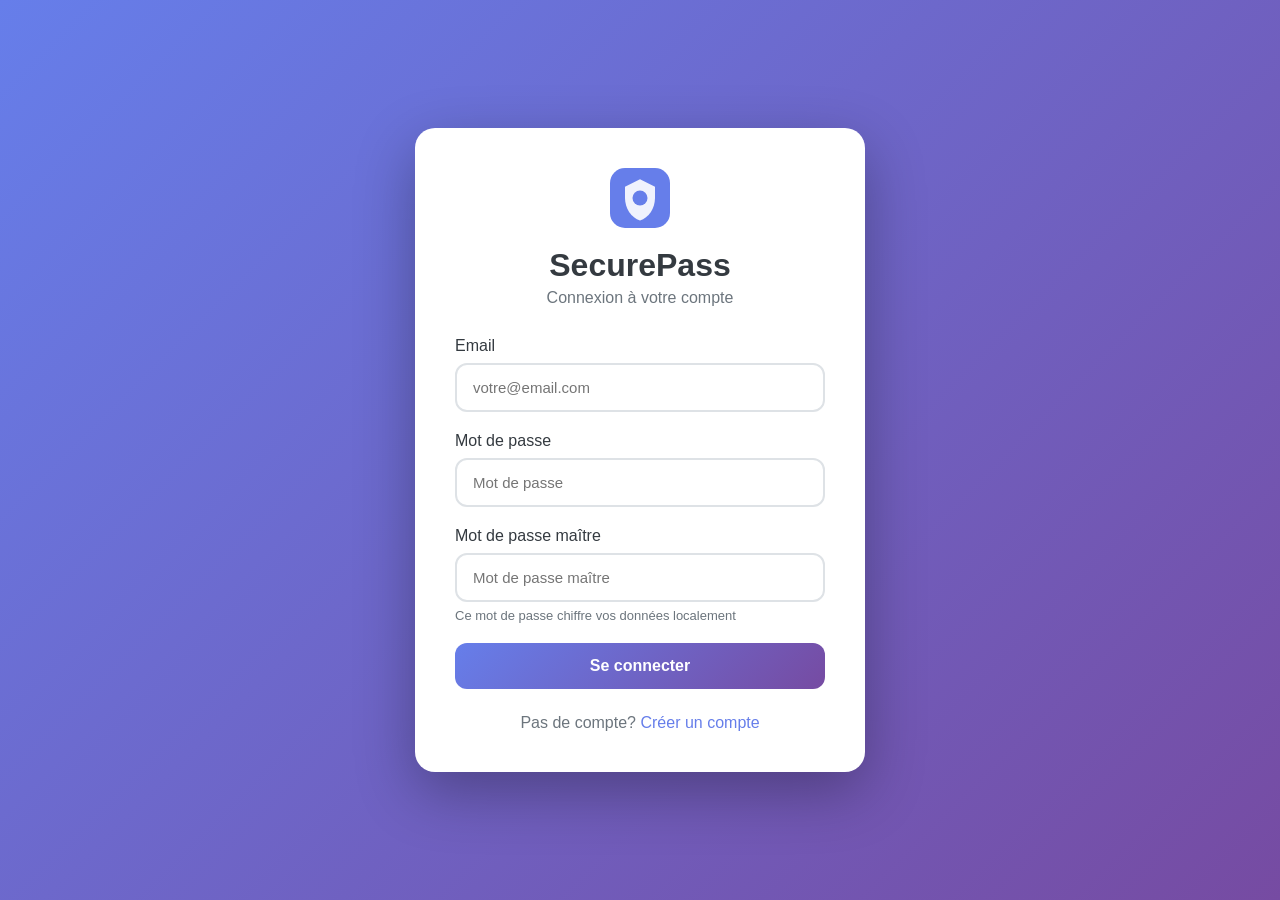
==== index.html @ ad60e66f "secure pass" ====
<!DOCTYPE html>
<html lang="fr">
<head>
    <meta charset="UTF-8">
    <meta name="viewport" content="width=device-width, initial-scale=1.0">
    <title>SecurePass - Connexion</title>
    <link rel="stylesheet" href="styles.css">
</head>
<body>
    <div class="auth-container">
        <div class="auth-card">
            <div class="logo">
                <svg viewBox="0 0 32 32" fill="none">
                    <rect width="32" height="32" rx="8" fill="#667eea"/>
                    <path d="M16 6L8 10v6c0 5.5 3.4 10.6 8 12 4.6-1.4 8-6.5 8-12v-6l-8-4z" fill="white" fill-opacity="0.9"/>
                    <circle cx="16" cy="16" r="4" fill="#667eea"/>
                </svg>
                <h1>SecurePass</h1>
                <p>Connexion à votre compte</p>
            </div>

            <div id="error" class="alert error hidden"></div>

            <form id="loginForm">
                <div class="form-group">
                    <label for="email">Email</label>
                    <input type="email" id="email" required placeholder="votre@email.com">
                </div>
                <div class="form-group">
                    <label for="password">Mot de passe</label>
                    <input type="password" id="password" required placeholder="Mot de passe">
                </div>
                <div class="form-group">
                    <label for="masterPassword">Mot de passe maître</label>
                    <input type="password" id="masterPassword" required placeholder="Mot de passe maître">
                    <small>Ce mot de passe chiffre vos données localement</small>
                </div>
                <button type="submit" class="btn-primary" id="submitBtn">Se connecter</button>
            </form>

            <p class="auth-switch">
                Pas de compte? <a href="signup.html">Créer un compte</a>
            </p>
        </div>
    </div>

    <script src="js/supabase.js"></script>
    <script src="js/crypto.js"></script>
    <script src="js/auth.js"></script>
    <script>
        // Check if already logged in
        if (localStorage.getItem('user_id')) {
            window.location.href = 'dashboard.html';
        }
    </script>
</body>
</html>
---- styles.css ----
/* Reset and Base */
* {
    margin: 0;
    padding: 0;
    box-sizing: border-box;
}

:root {
    --primary: #667eea;
    --primary-dark: #5a6fd6;
    --secondary: #764ba2;
    --danger: #dc3545;
    --success: #28a745;
    --dark: #343a40;
    --light: #f8f9fa;
    --gray: #6c757d;
    --border: #dee2e6;
    --shadow: 0 4px 20px rgba(0, 0, 0, 0.1);
    --radius: 12px;
}

body {
    font-family: -apple-system, BlinkMacSystemFont, 'Segoe UI', Roboto, sans-serif;
    background: linear-gradient(135deg, var(--primary) 0%, var(--secondary) 100%);
    min-height: 100vh;
    color: var(--dark);
}

/* Auth Pages */
.auth-container {
    display: flex;
    align-items: center;
    justify-content: center;
    min-height: 100vh;
    padding: 20px;
}

.auth-card {
    background: white;
    border-radius: 20px;
    box-shadow: 0 20px 60px rgba(0, 0, 0, 0.3);
    padding: 40px;
    max-width: 450px;
    width: 100%;
}

.logo {
    text-align: center;
    margin-bottom: 30px;
}

.logo svg {
    width: 60px;
    height: 60px;
}

.logo h1 {
    margin: 15px 0 5px;
    color: var(--dark);
}

.logo p {
    color: var(--gray);
}

/* Forms */
.form-group {
    margin-bottom: 20px;
}

.form-group label {
    display: block;
    margin-bottom: 8px;
    font-weight: 500;
    color: var(--dark);
}

.form-group input {
    width: 100%;
    padding: 14px 16px;
    border: 2px solid var(--border);
    border-radius: var(--radius);
    font-size: 15px;
    transition: border-color 0.3s, box-shadow 0.3s;
}

.form-group input:focus {
    outline: none;
    border-color: var(--primary);
    box-shadow: 0 0 0 3px rgba(102, 126, 234, 0.1);
}

.form-group small {
    display: block;
    margin-top: 6px;
    color: var(--gray);
    font-size: 13px;
}

/* Buttons */
.btn-primary {
    width: 100%;
    padding: 14px;
    background: linear-gradient(135deg, var(--primary) 0%, var(--secondary) 100%);
    color: white;
    border: none;
    border-radius: var(--radius);
    font-size: 16px;
    font-weight: 600;
    cursor: pointer;
    transition: opacity 0.3s;
}

.btn-primary:hover {
    opacity: 0.9;
}

.btn-primary:disabled {
    opacity: 0.6;
    cursor: not-allowed;
}

.btn-secondary {
    padding: 12px 24px;
    background: var(--light);
    color: var(--dark);
    border: 1px solid var(--border);
    border-radius: var(--radius);
    font-weight: 500;
    cursor: pointer;
    transition: background 0.3s;
}

.btn-secondary:hover {
    background: #e9ecef;
}

/* Links */
.auth-switch {
    text-align: center;
    margin-top: 25px;
    color: var(--gray);
}

.auth-switch a {
    color: var(--primary);
    text-decoration: none;
    font-weight: 500;
}

.auth-switch a:hover {
    text-decoration: underline;
}

/* Alerts */
.alert {
    padding: 12px 16px;
    border-radius: var(--radius);
    margin-bottom: 20px;
    font-size: 14px;
}

.alert.error {
    background: #ffeef0;
    color: var(--danger);
    border: 1px solid #ffc9c9;
}

.alert.success {
    background: #d4edda;
    color: var(--success);
    border: 1px solid #c3e6cb;
}

.hidden {
    display: none !important;
}

/* Navbar */
.navbar {
    display: flex;
    justify-content: space-between;
    align-items: center;
    padding: 15px 30px;
    background: linear-gradient(135deg, var(--primary) 0%, var(--secondary) 100%);
    color: white;
}

.nav-brand {
    display: flex;
    align-items: center;
    gap: 12px;
    font-size: 20px;
    font-weight: 600;
}

.nav-user {
    display: flex;
    align-items: center;
    gap: 15px;
}

.btn-logout {
    background: rgba(255, 255, 255, 0.2);
    border: none;
    padding: 8px 12px;
    border-radius: 8px;
    cursor: pointer;
    color: white;
    transition: background 0.3s;
}

.btn-logout:hover {
    background: rgba(255, 255, 255, 0.3);
}

/* Container */
.container {
    display: flex;
    min-height: calc(100vh - 62px);
}

/* Sidebar */
.sidebar {
    width: 280px;
    background: white;
    border-right: 1px solid var(--border);
    padding: 25px;
    display: flex;
    flex-direction: column;
    gap: 20px;
}

.btn-add {
    display: flex;
    align-items: center;
    justify-content: center;
    gap: 10px;
    padding: 14px;
    background: linear-gradient(135deg, var(--primary) 0%, var(--secondary) 100%);
    color: white;
    border: none;
    border-radius: var(--radius);
    font-size: 15px;
    font-weight: 600;
    cursor: pointer;
    transition: opacity 0.3s;
}

.btn-add:hover {
    opacity: 0.9;
}

.search-box {
    display: flex;
    align-items: center;
    gap: 10px;
    padding: 12px 16px;
    background: var(--light);
    border: 2px solid var(--border);
    border-radius: 25px;
}

.search-box input {
    border: none;
    background: transparent;
    outline: none;
    flex: 1;
    font-size: 14px;
}

.search-box svg {
    color: var(--gray);
}

.stat-card {
    padding: 20px;
    background: linear-gradient(135deg, var(--primary) 0%, var(--secondary) 100%);
    border-radius: var(--radius);
    color: white;
    text-align: center;
}

.stat-card h3 {
    font-size: 32px;
    margin-bottom: 5px;
}

.stat-card small {
    opacity: 0.9;
}

/* Main Content */
.main-content {
    flex: 1;
    padding: 30px;
    background: var(--light);
}

.main-content h2 {
    margin-bottom: 25px;
    color: var(--dark);
}

/* Password Grid */
.passwords-grid {
    display: grid;
    grid-template-columns: repeat(auto-fill, minmax(320px, 1fr));
    gap: 20px;
}

.password-card {
    background: white;
    border-radius: var(--radius);
    padding: 20px;
    box-shadow: var(--shadow);
    transition: transform 0.3s, box-shadow 0.3s;
}

.password-card:hover {
    transform: translateY(-3px);
    box-shadow: 0 8px 30px rgba(0, 0, 0, 0.15);
}

.password-card-header {
    display: flex;
    align-items: center;
    gap: 15px;
    margin-bottom: 15px;
}

.password-icon {
    width: 48px;
    height: 48px;
    border-radius: 12px;
    background: linear-gradient(135deg, var(--primary) 0%, var(--secondary) 100%);
    display: flex;
    align-items: center;
    justify-content: center;
    color: white;
    font-size: 20px;
    font-weight: 600;
}

.password-card-info h4 {
    font-size: 16px;
    margin-bottom: 4px;
}

.password-card-info small {
    color: var(--gray);
}

.password-card-actions {
    display: flex;
    gap: 8px;
    margin-top: 15px;
    padding-top: 15px;
    border-top: 1px solid var(--border);
}

.btn-action {
    flex: 1;
    padding: 10px;
    border: none;
    border-radius: 8px;
    cursor: pointer;
    display: flex;
    align-items: center;
    justify-content: center;
    transition: background 0.3s;
}

.btn-copy {
    background: #e3f2fd;
    color: #1976d2;
}

.btn-copy:hover {
    background: #bbdefb;
}

.btn-edit {
    background: #fff3e0;
    color: #f57c00;
}

.btn-edit:hover {
    background: #ffe0b2;
}

.btn-delete {
    background: #ffebee;
    color: #d32f2f;
}

.btn-delete:hover {
    background: #ffcdd2;
}

/* Empty State */
.empty-state {
    text-align: center;
    padding: 60px 20px;
    color: var(--gray);
}

.empty-state svg {
    margin-bottom: 20px;
}

.empty-state h3 {
    margin-bottom: 10px;
    color: var(--dark);
}

/* Modal */
.modal {
    position: fixed;
    top: 0;
    left: 0;
    width: 100%;
    height: 100%;
    background: rgba(0, 0, 0, 0.5);
    display: flex;
    align-items: center;
    justify-content: center;
    z-index: 1000;
}

.modal-content {
    background: white;
    border-radius: 20px;
    width: 100%;
    max-width: 500px;
    max-height: 90vh;
    overflow-y: auto;
}

.modal-header {
    display: flex;
    justify-content: space-between;
    align-items: center;
    padding: 20px 25px;
    border-bottom: 1px solid var(--border);
}

.modal-header h3 {
    font-size: 20px;
}

.btn-close {
    background: none;
    border: none;
    cursor: pointer;
    color: var(--gray);
    padding: 5px;
}

.btn-close:hover {
    color: var(--dark);
}

#passwordForm {
    padding: 25px;
}

.password-input {
    position: relative;
}

.password-input input {
    padding-right: 50px;
}

.toggle-password {
    position: absolute;
    right: 12px;
    top: 50%;
    transform: translateY(-50%);
    background: none;
    border: none;
    cursor: pointer;
    color: var(--gray);
}

.btn-generate {
    display: flex;
    align-items: center;
    gap: 8px;
    margin-top: 12px;
    padding: 10px 16px;
    background: var(--light);
    border: 1px solid var(--border);
    border-radius: 8px;
    cursor: pointer;
    color: var(--primary);
    font-size: 14px;
    font-weight: 500;
}

.btn-generate:hover {
    background: #e9ecef;
}

.modal-actions {
    display: flex;
    justify-content: flex-end;
    gap: 12px;
    margin-top: 25px;
}

/* Toast */
.toast {
    position: fixed;
    bottom: 30px;
    right: 30px;
    padding: 16px 24px;
    background: var(--dark);
    color: white;
    border-radius: var(--radius);
    box-shadow: 0 10px 30px rgba(0, 0, 0, 0.3);
    z-index: 9999;
    animation: slideIn 0.3s ease;
}

@keyframes slideIn {
    from {
        transform: translateY(100px);
        opacity: 0;
    }
    to {
        transform: translateY(0);
        opacity: 1;
    }
}

/* Responsive */
@media (max-width: 768px) {
    .container {
        flex-direction: column;
    }
    
    .sidebar {
        width: 100%;
        flex-direction: row;
        flex-wrap: wrap;
    }
    
    .btn-add {
        flex: 1;
    }
    
    .search-box {
        flex: 1;
    }
    
    .passwords-grid {
        grid-template-columns: 1fr;
    }
}
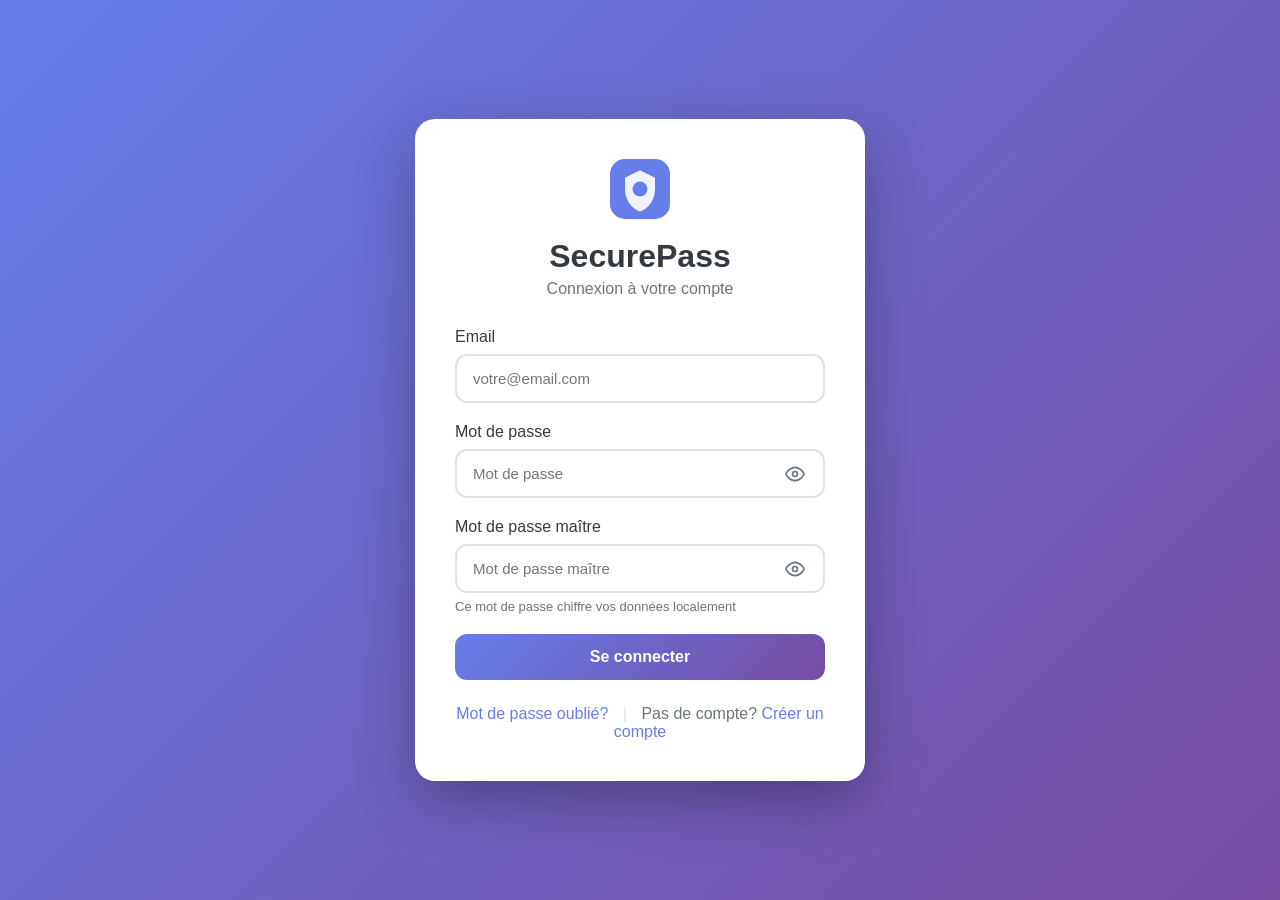
==== commit 14eb31d6: "outime" ====
--- a/index.html
+++ b/index.html
@@ -1,8 +1,11 @@
 <!DOCTYPE html>
 <html lang="fr">
 <head>
-    <meta charset="UTF-8">
-    <meta name="viewport" content="width=device-width, initial-scale=1.0">
+<meta charset="UTF-8">
+    <meta name="viewport" content="width=device-width, initial-scale=1.0, maximum-scale=1.0, user-scalable=no">
+    <meta name="theme-color" content="#667eea">
+    <meta name="apple-mobile-web-app-capable" content="yes">
+    <meta name="apple-mobile-web-app-status-bar-style" content="black-translucent">
     <title>SecurePass - Connexion</title>
     <link rel="stylesheet" href="styles.css">
 </head>
@@ -20,6 +23,7 @@
             </div>
 
             <div id="error" class="alert error hidden"></div>
+            <div id="successMessage" class="alert success hidden"></div>
 
             <form id="loginForm">
                 <div class="form-group">
@@ -28,17 +32,49 @@
                 </div>
                 <div class="form-group">
                     <label for="password">Mot de passe</label>
-                    <input type="password" id="password" required placeholder="Mot de passe">
+                    <div class="password-input">
+                        <input type="password" id="password" required placeholder="Mot de passe">
+                        <button type="button" class="toggle-password" onclick="togglePasswordVisibility('password')">
+                            <svg class="eye-icon" width="20" height="20" viewBox="0 0 24 24" fill="none" stroke="currentColor" stroke-width="2">
+                                <path d="M1 12s4-8 11-8 11 8 11 8-4 8-11 8-11-8-11-8z"/>
+                                <circle cx="12" cy="12" r="3"/>
+                            </svg>
+                        </button>
+                    </div>
                 </div>
                 <div class="form-group">
                     <label for="masterPassword">Mot de passe maître</label>
-                    <input type="password" id="masterPassword" required placeholder="Mot de passe maître">
+                    <div class="password-input">
+                        <input type="password" id="masterPassword" required placeholder="Mot de passe maître">
+                        <button type="button" class="toggle-password" onclick="togglePasswordVisibility('masterPassword')">
+                            <svg class="eye-icon" width="20" height="20" viewBox="0 0 24 24" fill="none" stroke="currentColor" stroke-width="2">
+                                <path d="M1 12s4-8 11-8 11 8 11 8-4 8-11 8-11-8-11-8z"/>
+                                <circle cx="12" cy="12" r="3"/>
+                            </svg>
+                        </button>
+                    </div>
                     <small>Ce mot de passe chiffre vos données localement</small>
                 </div>
                 <button type="submit" class="btn-primary" id="submitBtn">Se connecter</button>
             </form>
 
+            <div id="forgotPasswordSection" class="hidden">
+                <p class="text-center mb-3">Entrez votre email pour recevoir un lien de réinitialisation</p>
+                <form id="forgotPasswordForm">
+                    <div class="form-group">
+                        <label for="resetEmail">Email</label>
+                        <input type="email" id="resetEmail" required placeholder="votre@email.com">
+                    </div>
+                    <div id="resetError" class="alert error hidden"></div>
+                    <div id="resetSuccess" class="alert success hidden"></div>
+                    <button type="submit" class="btn-primary" id="resetSubmitBtn">Envoyer le lien</button>
+                    <button type="button" class="btn-link" onclick="showLoginForm()">Retour à la connexion</button>
+                </form>
+            </div>
+
             <p class="auth-switch">
+                <a href="#" onclick="showForgotPassword()">Mot de passe oublié?</a>
+                <span class="divider">|</span>
                 Pas de compte? <a href="signup.html">Créer un compte</a>
             </p>
         </div>
@@ -48,10 +84,33 @@
     <script src="js/crypto.js"></script>
     <script src="js/auth.js"></script>
     <script>
+        // Check if URL has password reset token - redirect to reset-password.html
+        const hashParams = new URLSearchParams(window.location.hash.substring(1));
+        const type = hashParams.get('type');
+        const accessToken = hashParams.get('access_token');
+        
+        if (type === 'recovery' && accessToken) {
+            console.log('Password reset token detected, redirecting...');
+            window.location.href = 'reset-password.html' + window.location.hash;
+            // Stop execution
+            throw new Error('Redirecting to password reset page');
+        }
+        
         // Check if already logged in
         if (localStorage.getItem('user_id')) {
             window.location.href = 'dashboard.html';
         }
+        
+        // Check for password reset success message
+        const urlParams = new URLSearchParams(window.location.search);
+        if (urlParams.get('message') === 'password_updated') {
+            const successDiv = document.getElementById('successMessage');
+            successDiv.textContent = '✓ Mot de passe mis à jour! Veuillez vous connecter avec votre nouveau mot de passe.';
+            successDiv.classList.remove('hidden');
+            
+            // Clean URL
+            window.history.replaceState({}, document.title, window.location.pathname);
+        }
     </script>
 </body>
 </html>
--- a/styles.css
+++ b/styles.css
@@ -3,6 +3,17 @@
     margin: 0;
     padding: 0;
     box-sizing: border-box;
+    -webkit-tap-highlight-color: transparent;
+}
+
+html {
+    touch-action: manipulation;
+}
+
+body {
+    -webkit-text-size-adjust: 100%;
+    -webkit-font-smoothing: antialiased;
+    -moz-osx-font-smoothing: grayscale;
 }
 
 :root {
@@ -152,6 +163,41 @@
     text-decoration: underline;
 }
 
+.auth-switch .divider {
+    color: var(--border);
+    margin: 0 10px;
+}
+
+.text-center {
+    text-align: center;
+}
+
+.text-muted {
+    color: var(--gray);
+    font-size: 14px;
+}
+
+.mb-3 {
+    margin-bottom: 15px;
+}
+
+/* Link button (forgot password back) */
+.btn-link {
+    background: none;
+    border: none;
+    color: var(--primary);
+    cursor: pointer;
+    text-decoration: none;
+    padding: 10px;
+    display: block;
+    width: 100%;
+    text-align: center;
+}
+
+.btn-link:hover {
+    text-decoration: underline;
+}
+
 /* Alerts */
 .alert {
     padding: 12px 16px;
@@ -558,4 +604,255 @@
     .passwords-grid {
         grid-template-columns: 1fr;
     }
+}
+
+/* Mobile & Android Optimizations */
+@media (max-width: 480px) {
+    /* Auth pages */
+    .auth-card {
+        padding: 25px 20px;
+        margin: 15px;
+        border-radius: 16px;
+    }
+    
+    .logo svg {
+        width: 50px;
+        height: 50px;
+    }
+    
+    .logo h1 {
+        font-size: 24px;
+    }
+    
+    .form-group input {
+        padding: 14px 12px;
+        font-size: 16px; /* Prevents zoom on iOS */
+    }
+    
+    .btn-primary {
+        padding: 16px;
+        font-size: 16px;
+    }
+    
+    /* Navbar */
+    .navbar {
+        padding: 12px 15px;
+    }
+    
+    .nav-brand span {
+        font-size: 18px;
+    }
+    
+    .nav-user span {
+        display: none; /* Hide email on small screens */
+    }
+    
+    /* Sidebar */
+    .sidebar {
+        padding: 15px;
+        gap: 12px;
+    }
+    
+    .btn-add {
+        padding: 12px;
+        font-size: 14px;
+    }
+    
+    .search-box {
+        padding: 10px 12px;
+    }
+    
+    .stat-card h3 {
+        font-size: 24px;
+    }
+    
+    /* Main content */
+    .main-content {
+        padding: 15px;
+    }
+    
+    .main-content h2 {
+        font-size: 20px;
+    }
+    
+    /* Password cards */
+    .password-card {
+        padding: 15px;
+    }
+    
+    .password-icon {
+        width: 40px;
+        height: 40px;
+        font-size: 16px;
+    }
+    
+    .password-card-info h4 {
+        font-size: 14px;
+    }
+    
+    .password-card-actions {
+        gap: 6px;
+    }
+    
+    .btn-action {
+        padding: 10px;
+    }
+    
+    /* Modal */
+    .modal-content {
+        margin: 10px;
+        border-radius: 16px;
+    }
+    
+    .modal-header {
+        padding: 15px;
+    }
+    
+    .modal-header h3 {
+        font-size: 18px;
+    }
+    
+    #passwordForm {
+        padding: 15px;
+    }
+    
+    .form-group {
+        margin-bottom: 15px;
+    }
+    
+    .form-group label {
+        font-size: 14px;
+    }
+    
+    .form-group input {
+        padding: 12px;
+        font-size: 16px;
+    }
+    
+    .modal-actions {
+        gap: 10px;
+    }
+    
+    .btn-secondary, .btn-primary {
+        padding: 12px 20px;
+        font-size: 14px;
+    }
+    
+    /* Toast */
+    .toast {
+        left: 15px;
+        right: 15px;
+        bottom: 20px;
+        text-align: center;
+    }
+}
+
+/* Touch improvements */
+@media (hover: none) and (pointer: coarse) {
+    .btn-action,
+    .btn-add,
+    .btn-primary,
+    .btn-secondary,
+    .btn-generate,
+    .toggle-password {
+        min-height: 44px;
+        min-width: 44px;
+    }
+    
+    input {
+        font-size: 16px !important;
+    }
+    
+    /* Prevent text selection on buttons */
+    .btn-action,
+    .btn-add {
+        -webkit-tap-highlight-color: transparent;
+    }
+}
+
+/* PWA support */
+@media (display-mode: standalone) {
+    .navbar {
+        padding-top: env(safe-area-inset-top);
+    }
+    
+    .container {
+        padding-bottom: env(safe-area-inset-bottom);
+    }
+    
+    body {
+        padding-top: env(safe-area-inset-top);
+    }
+}
+
+/* Password input with toggle */
+.password-input {
+    position: relative;
+    display: flex;
+    align-items: center;
+}
+
+.password-input input {
+    width: 100%;
+    padding-right: 50px;
+}
+
+.toggle-password {
+    position: absolute;
+    right: 12px;
+    background: none;
+    border: none;
+    cursor: pointer;
+    color: var(--gray);
+    padding: 8px;
+    display: flex;
+    align-items: center;
+    justify-content: center;
+    z-index: 1;
+}
+
+.toggle-password:hover {
+    color: var(--primary);
+}
+
+.toggle-password svg {
+    pointer-events: none;
+}
+
+/* Inactivity warning */
+@keyframes slideDown {
+    from {
+        opacity: 0;
+        transform: translateX(-50%) translateY(-20px);
+    }
+    to {
+        opacity: 1;
+        transform: translateX(-50%) translateY(0);
+    }
+}
+
+.inactivity-warning {
+    font-family: -apple-system, BlinkMacSystemFont, 'Segoe UI', Roboto, sans-serif;
+}
+
+.inactivity-warning-content {
+    display: flex;
+    align-items: center;
+    gap: 15px;
+    color: #856404;
+}
+
+.inactivity-warning-content svg {
+    flex-shrink: 0;
+}
+
+.inactivity-warning-content strong {
+    display: block;
+    margin-bottom: 4px;
+}
+
+.inactivity-warning-content p {
+    margin: 0;
+    font-size: 13px;
+    opacity: 0.9;
 }
